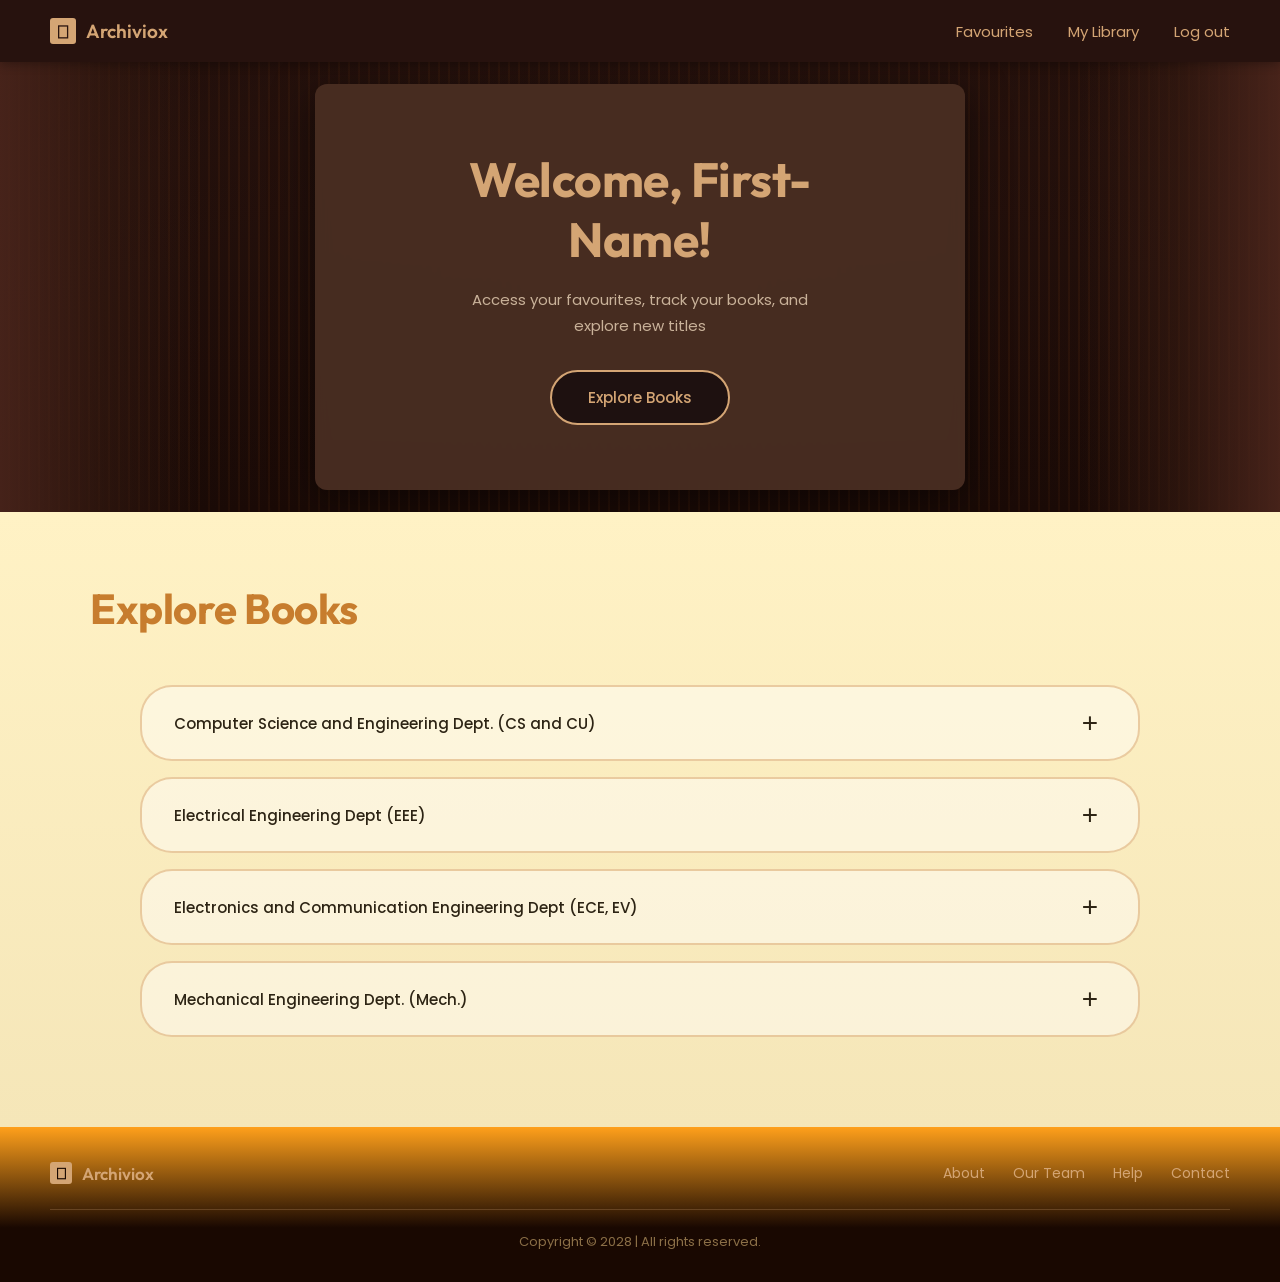
==== index.html @ fa157e4b "index,css,js of dept page" ====
<!DOCTYPE html>
<html lang="en">
<head>
    <meta charset="UTF-8">
    <meta name="viewport" content="width=device-width, initial-scale=1.0">
    <title>Archiviox</title>
    <link href="https://fonts.googleapis.com/css2?family=Outfit:wght@300;400;500;600;700;800&family=Poppins:wght@300;400;500;600&display=swap" rel="stylesheet">
    <link rel="stylesheet" href="styles.css">
</head>
<body>
    <script src="script.js"></script>

    <!-- Header Navigation -->
    <header class="header">
        <div class="logo">
            <div class="logo-icon">⎕</div>
            <span class="logo-text">Archiviox</span>
        </div>
        <nav class="nav">
            <a href="#favourites" class="nav-link">Favourites</a>
            <a href="#library" class="nav-link">My Library</a>
            <a href="#logout" class="nav-link">Log out</a>
        </nav>
    </header>

    <!-- Hero Section with Library Background -->
    <section class="hero">
        <div class="hero-overlay"></div>
        <div class="library-shelf library-shelf-left"></div>
        <div class="library-shelf library-shelf-right"></div>
        <div class="hero-content">
            <h1 class="hero-title">Welcome, First-Name!</h1>
            <p class="hero-subtitle">Access your favourites, track your books, and<br>explore new titles</p>
            <a href="#explore" class="btn-explore">Explore Books</a>
        </div>
    </section>

    <!-- Explore Books Section -->
    <section class="explore-section" id="explore">
        <h2 class="explore-title">Explore Books</h2>
        <div class="departments-container">
            <div class="department-card">
                <span class="department-name">Computer Science and Engineering Dept. (CS and CU)</span>
                <button class="expand-btn" aria-label="Expand">+</button>
            </div>
            <div class="department-card">
                <span class="department-name">Electrical Engineering Dept (EEE)</span>
                <button class="expand-btn" aria-label="Expand">+</button>
            </div>
            <div class="department-card">
                <span class="department-name">Electronics and Communication Engineering Dept (ECE, EV)</span>
                <button class="expand-btn" aria-label="Expand">+</button>
            </div>
            <div class="department-card">
                <span class="department-name">Mechanical Engineering Dept. (Mech.)</span>
                <button class="expand-btn" aria-label="Expand">+</button>
            </div>
        </div>
    </section>

    <!-- Footer -->
    <footer class="footer">
        <div class="footer-content">
            <div class="footer-logo">
                <div class="footer-logo-icon">⎕</div>
                <span class="footer-logo-text">Archiviox</span>
            </div>
            <nav class="footer-nav">
                <a href="#about" class="footer-link">About</a>
                <a href="#team" class="footer-link">Our Team</a>
                <a href="#help" class="footer-link">Help</a>
                <a href="#contact" class="footer-link">Contact</a>
            </nav>
        </div>
        <div class="copyright">
            Copyright © 2028 | All rights reserved.
        </div>
    </footer>
</body>
</html>
---- styles.css ----
/* Reset and Base Styles */
* {
    margin: 0;
    padding: 0;
    box-sizing: border-box;
}

body {
    font-family: 'Poppins', sans-serif;
    background-color: #000;
    color: #fff;
    overflow-x: hidden;
}

/* Header Styles */
.header {
    background-color: rgba(42, 20, 15, 0.95);
    padding: 18px 50px;
    display: flex;
    justify-content: space-between;
    align-items: center;
    position: relative;
    z-index: 1000;
    box-shadow: 0 2px 10px rgba(0, 0, 0, 0.3);
}

.logo {
    display: flex;
    align-items: center;
    gap: 10px;
}

.logo-icon {
    width: 26px;
    height: 26px;
    background-color: #d4a574;
    display: flex;
    align-items: center;
    justify-content: center;
    font-size: 16px;
    color: #2a140f;
    font-weight: bold;
    border-radius: 3px;
}

.logo-text {
    color: #d4a574;
    font-size: 19px;
    font-weight: 600;
    font-family: 'Outfit', sans-serif;
}

.nav {
    display: flex;
    gap: 35px;
    align-items: center;
}

.nav-link {
    color: #d4a574;
    text-decoration: none;
    font-size: 15px;
    font-weight: 400;
    transition: all 0.3s ease;
    position: relative;
}

.nav-link:hover {
    color: #f0c897;
}

.nav-link::after {
    content: '';
    position: absolute;
    bottom: -5px;
    left: 0;
    width: 0;
    height: 2px;
    background-color: #d4a574;
    transition: width 0.3s ease;
}

.nav-link:hover::after {
    width: 100%;
}

/* Hero Section */
.hero {
    background: linear-gradient(180deg, #2a140f 0%, #1a0a06 100%);
    min-height: 450px;
    display: flex;
    align-items: center;
    justify-content: center;
    position: relative;
    overflow: hidden;
}

/* Library Background Effect */
.hero::before {
    content: '';
    position: absolute;
    top: 0;
    left: 0;
    right: 0;
    bottom: 0;
    background-image: 
        repeating-linear-gradient(
            90deg,
            transparent,
            transparent 8px,
            rgba(139, 69, 19, 0.15) 8px,
            rgba(139, 69, 19, 0.15) 10px
        );
    pointer-events: none;
}

.library-shelf {
    position: absolute;
    top: 0;
    bottom: 0;
    width: 200px;
    background: linear-gradient(90deg, 
        rgba(80, 40, 30, 0.6) 0%,
        rgba(60, 30, 20, 0.4) 50%,
        rgba(40, 20, 15, 0.3) 100%
    );
    pointer-events: none;
}

.library-shelf-left {
    left: 0;
    background: linear-gradient(90deg, 
        rgba(80, 40, 30, 0.8) 0%,
        rgba(60, 30, 20, 0.5) 50%,
        transparent 100%
    );
}

.library-shelf-right {
    right: 0;
    background: linear-gradient(90deg, 
        transparent 0%,
        rgba(60, 30, 20, 0.5) 50%,
        rgba(80, 40, 30, 0.8) 100%
    );
}

.hero-overlay {
    position: absolute;
    top: 0;
    left: 0;
    right: 0;
    bottom: 0;
    background: radial-gradient(
        ellipse at center,
        transparent 0%,
        rgba(26, 10, 6, 0.3) 70%,
        rgba(26, 10, 6, 0.6) 100%
    );
    pointer-events: none;
}

.hero-content {
    background: rgba(74, 47, 35, 0.92);
    backdrop-filter: blur(8px);
    padding: 65px 90px;
    border-radius: 12px;
    text-align: center;
    max-width: 650px;
    position: relative;
    z-index: 10;
    box-shadow: 0 10px 40px rgba(0, 0, 0, 0.5);
}

.hero-title {
    color: #d4a574;
    font-size: 48px;
    margin-bottom: 18px;
    font-weight: 700;
    font-family: 'Outfit', sans-serif;
    letter-spacing: -0.5px;
}

.hero-subtitle {
    color: #c9b299;
    font-size: 15px;
    margin-bottom: 32px;
    line-height: 1.7;
    font-family: 'Poppins', sans-serif;
    font-weight: 400;
}

.btn-explore {
    background-color: rgba(26, 15, 15, 0.9);
    color: #d4a574;
    padding: 14px 36px;
    border: 2px solid #d4a574;
    border-radius: 28px;
    font-size: 15px;
    font-weight: 500;
    cursor: pointer;
    transition: all 0.3s ease;
    text-decoration: none;
    display: inline-block;
    font-family: 'Poppins', sans-serif;
}

.btn-explore:hover {
    background-color: #d4a574;
    color: #1a0f0f;
    transform: translateY(-2px);
    box-shadow: 0 6px 20px rgba(212, 165, 116, 0.4);
}

/* Explore Section */
.explore-section {
    background: linear-gradient(180deg, #FFF2C5 0%, #f5e6b8 100%);
    padding: 70px 50px 90px;
    min-height: 400px;
}

.explore-title {
    color: #c77d2e;
    font-size: 42px;
    margin-bottom: 50px;
    margin-left: 40px;
    font-family: 'Outfit', sans-serif;
    font-weight: 700;
    letter-spacing: -0.5px;
}

.departments-container {
    max-width: 1000px;
    margin: 0 auto;
    display: flex;
    flex-direction: column;
    gap: 16px;
}

.department-card {
    background-color: rgba(255, 255, 255, 0.45);
    border: 2.5px solid rgba(199, 125, 46, 0.35);
    border-radius: 32px;
    padding: 20px 32px;
    display: flex;
    justify-content: space-between;
    align-items: center;
    cursor: pointer;
    transition: all 0.3s ease;
}

.department-card:hover {
    background-color: rgba(255, 255, 255, 0.65);
    border-color: rgba(199, 125, 46, 0.55);
    transform: translateX(8px);
    box-shadow: 0 4px 15px rgba(199, 125, 46, 0.2);
}

.department-name {
    color: #2d2414;
    font-size: 15px;
    font-weight: 500;
    font-family: 'Poppins', sans-serif;
}

.expand-btn {
    background: none;
    border: none;
    color: #2d2414;
    font-size: 28px;
    cursor: pointer;
    width: 32px;
    height: 32px;
    display: flex;
    align-items: center;
    justify-content: center;
    font-weight: 400;
    transition: transform 0.3s ease;
}

.expand-btn:hover {
    transform: rotate(90deg);
}

/* Footer */
.footer {
    background: linear-gradient(180deg, #FFA01B 0%, #190801 65%);
    padding: 35px 50px 30px;
    color: #d4a574;
}

.footer-content {
    display: flex;
    justify-content: space-between;
    align-items: center;
    margin-bottom: 25px;
}

.footer-logo {
    display: flex;
    align-items: center;
    gap: 10px;
}

.footer-logo-icon {
    width: 22px;
    height: 22px;
    background-color: #d4a574;
    display: flex;
    align-items: center;
    justify-content: center;
    font-size: 14px;
    color: #190801;
    font-weight: bold;
    border-radius: 3px;
}

.footer-logo-text {
    color: #d4a574;
    font-size: 17px;
    font-weight: 600;
    font-family: 'Outfit', sans-serif;
}

.footer-nav {
    display: flex;
    gap: 28px;
}

.footer-link {
    color: #d4a574;
    text-decoration: none;
    font-size: 14px;
    font-weight: 400;
    transition: all 0.3s ease;
    font-family: 'Poppins', sans-serif;
}

.footer-link:hover {
    color: #f0c897;
    text-decoration: underline;
}

.copyright {
    text-align: center;
    color: #8b6f47;
    font-size: 13px;
    padding-top: 22px;
    border-top: 1px solid rgba(212, 165, 116, 0.25);
    font-family: 'Poppins', sans-serif;
    font-weight: 400;
}

/* Responsive Design */
@media (max-width: 768px) {
    .header {
        padding: 15px 25px;
        flex-direction: column;
        gap: 15px;
    }

    .nav {
        gap: 20px;
    }

    .hero-content {
        padding: 50px 40px;
        max-width: 90%;
    }

    .hero-title {
        font-size: 36px;
    }

    .explore-section {
        padding: 50px 25px 70px;
    }

    .explore-title {
        font-size: 32px;
        margin-left: 0;
    }

    .departments-container {
        max-width: 100%;
    }

    .footer-content {
        flex-direction: column;
        gap: 20px;
        text-align: center;
    }

    .footer-nav {
        flex-wrap: wrap;
        justify-content: center;
    }
}



.ripple {
    position: absolute;
    border-radius: 50%;
    transform: scale(0);
    animation: ripple-effect 0.6s linear;
    background-color: rgba(212, 165, 116, 0.4);
    pointer-events: none;
}
@keyframes ripple-effect {
    to {
        transform: scale(4);
        opacity: 0;
    }
}
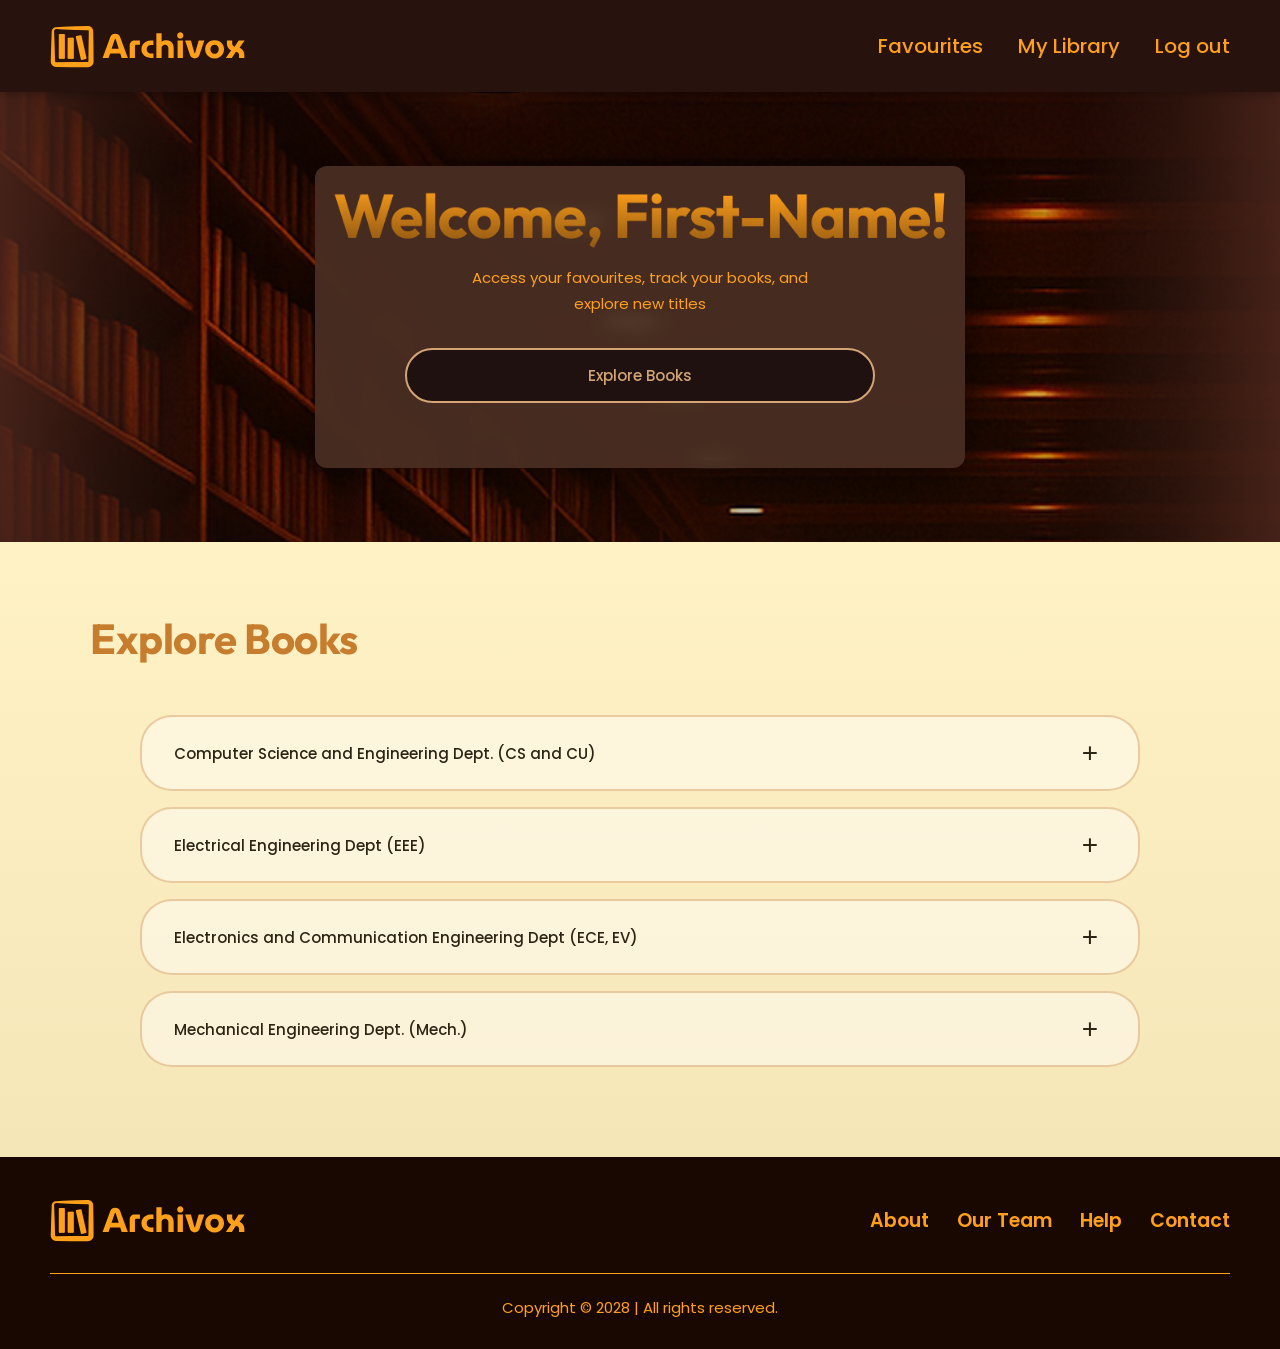
==== commit c4de0205: "Updated dept page" ====
--- a/index.html
+++ b/index.html
@@ -13,8 +13,7 @@
     <!-- Header Navigation -->
     <header class="header">
         <div class="logo">
-            <div class="logo-icon">⎕</div>
-            <span class="logo-text">Archiviox</span>
+            <img src="/Assets/Archivox logo.svg" alt="">
         </div>
         <nav class="nav">
             <a href="#favourites" class="nav-link">Favourites</a>
@@ -29,7 +28,7 @@
         <div class="library-shelf library-shelf-left"></div>
         <div class="library-shelf library-shelf-right"></div>
         <div class="hero-content">
-            <h1 class="hero-title">Welcome, First-Name!</h1>
+            <img src="/Assets/Welcome, First-Name!.png" alt="">
             <p class="hero-subtitle">Access your favourites, track your books, and<br>explore new titles</p>
             <a href="#explore" class="btn-explore">Explore Books</a>
         </div>
@@ -62,8 +61,7 @@
     <footer class="footer">
         <div class="footer-content">
             <div class="footer-logo">
-                <div class="footer-logo-icon">⎕</div>
-                <span class="footer-logo-text">Archiviox</span>
+                <img src="/Assets/Archivox logo.svg" alt="">
             </div>
             <nav class="footer-nav">
                 <a href="#about" class="footer-link">About</a>
--- a/styles.css
+++ b/styles.css
@@ -57,10 +57,10 @@
 }
 
 .nav-link {
-    color: #d4a574;
+    color: #FFA01B;
     text-decoration: none;
-    font-size: 15px;
-    font-weight: 400;
+    font-size: 20px;
+    font-weight: 500;
     transition: all 0.3s ease;
     position: relative;
 }
@@ -103,14 +103,8 @@
     left: 0;
     right: 0;
     bottom: 0;
-    background-image: 
-        repeating-linear-gradient(
-            90deg,
-            transparent,
-            transparent 8px,
-            rgba(139, 69, 19, 0.15) 8px,
-            rgba(139, 69, 19, 0.15) 10px
-        );
+    background-image: url(/Assets/background-dept-page.png);
+
     pointer-events: none;
 }
 
@@ -161,6 +155,8 @@
 }
 
 .hero-content {
+    display: flex;
+    flex-direction: column;
     background: rgba(74, 47, 35, 0.92);
     backdrop-filter: blur(8px);
     padding: 65px 90px;
@@ -172,20 +168,19 @@
     box-shadow: 0 10px 40px rgba(0, 0, 0, 0.5);
 }
 
-.hero-title {
-    color: #d4a574;
-    font-size: 48px;
-    margin-bottom: 18px;
-    font-weight: 700;
-    font-family: 'Outfit', sans-serif;
-    letter-spacing: -0.5px;
+.hero-content img {
+    justify-content: center;
+    align-items: center;
+    transform: scale(1.3);
+    margin-top: -2rem;
 }
 
 .hero-subtitle {
-    color: #c9b299;
+    color: #FFA01B;
     font-size: 15px;
     margin-bottom: 32px;
-    line-height: 1.7;
+    line-height: 1.7;margin-top: 1.5rem;
+
     font-family: 'Poppins', sans-serif;
     font-weight: 400;
 }
@@ -284,9 +279,9 @@
 
 /* Footer */
 .footer {
-    background: linear-gradient(180deg, #FFA01B 0%, #190801 65%);
+    background: #190801;
     padding: 35px 50px 30px;
-    color: #d4a574;
+    color: #FFA01B;
 }
 
 .footer-content {
@@ -302,36 +297,17 @@
     gap: 10px;
 }
 
-.footer-logo-icon {
-    width: 22px;
-    height: 22px;
-    background-color: #d4a574;
-    display: flex;
-    align-items: center;
-    justify-content: center;
-    font-size: 14px;
-    color: #190801;
-    font-weight: bold;
-    border-radius: 3px;
-}
-
-.footer-logo-text {
-    color: #d4a574;
-    font-size: 17px;
-    font-weight: 600;
-    font-family: 'Outfit', sans-serif;
-}
-
 .footer-nav {
     display: flex;
     gap: 28px;
 }
 
 .footer-link {
-    color: #d4a574;
+    color: #FFA01B;
     text-decoration: none;
-    font-size: 14px;
-    font-weight: 400;
+    font-size: 19px;
+    font-weight: 550;
+    /* font-weight: 400; */
     transition: all 0.3s ease;
     font-family: 'Poppins', sans-serif;
 }
@@ -343,10 +319,10 @@
 
 .copyright {
     text-align: center;
-    color: #8b6f47;
-    font-size: 13px;
+    color: #FFA01B;
+    font-size: 15px;
     padding-top: 22px;
-    border-top: 1px solid rgba(212, 165, 116, 0.25);
+    border-top: 1px solid #FFA01B;
     font-family: 'Poppins', sans-serif;
     font-weight: 400;
 }
